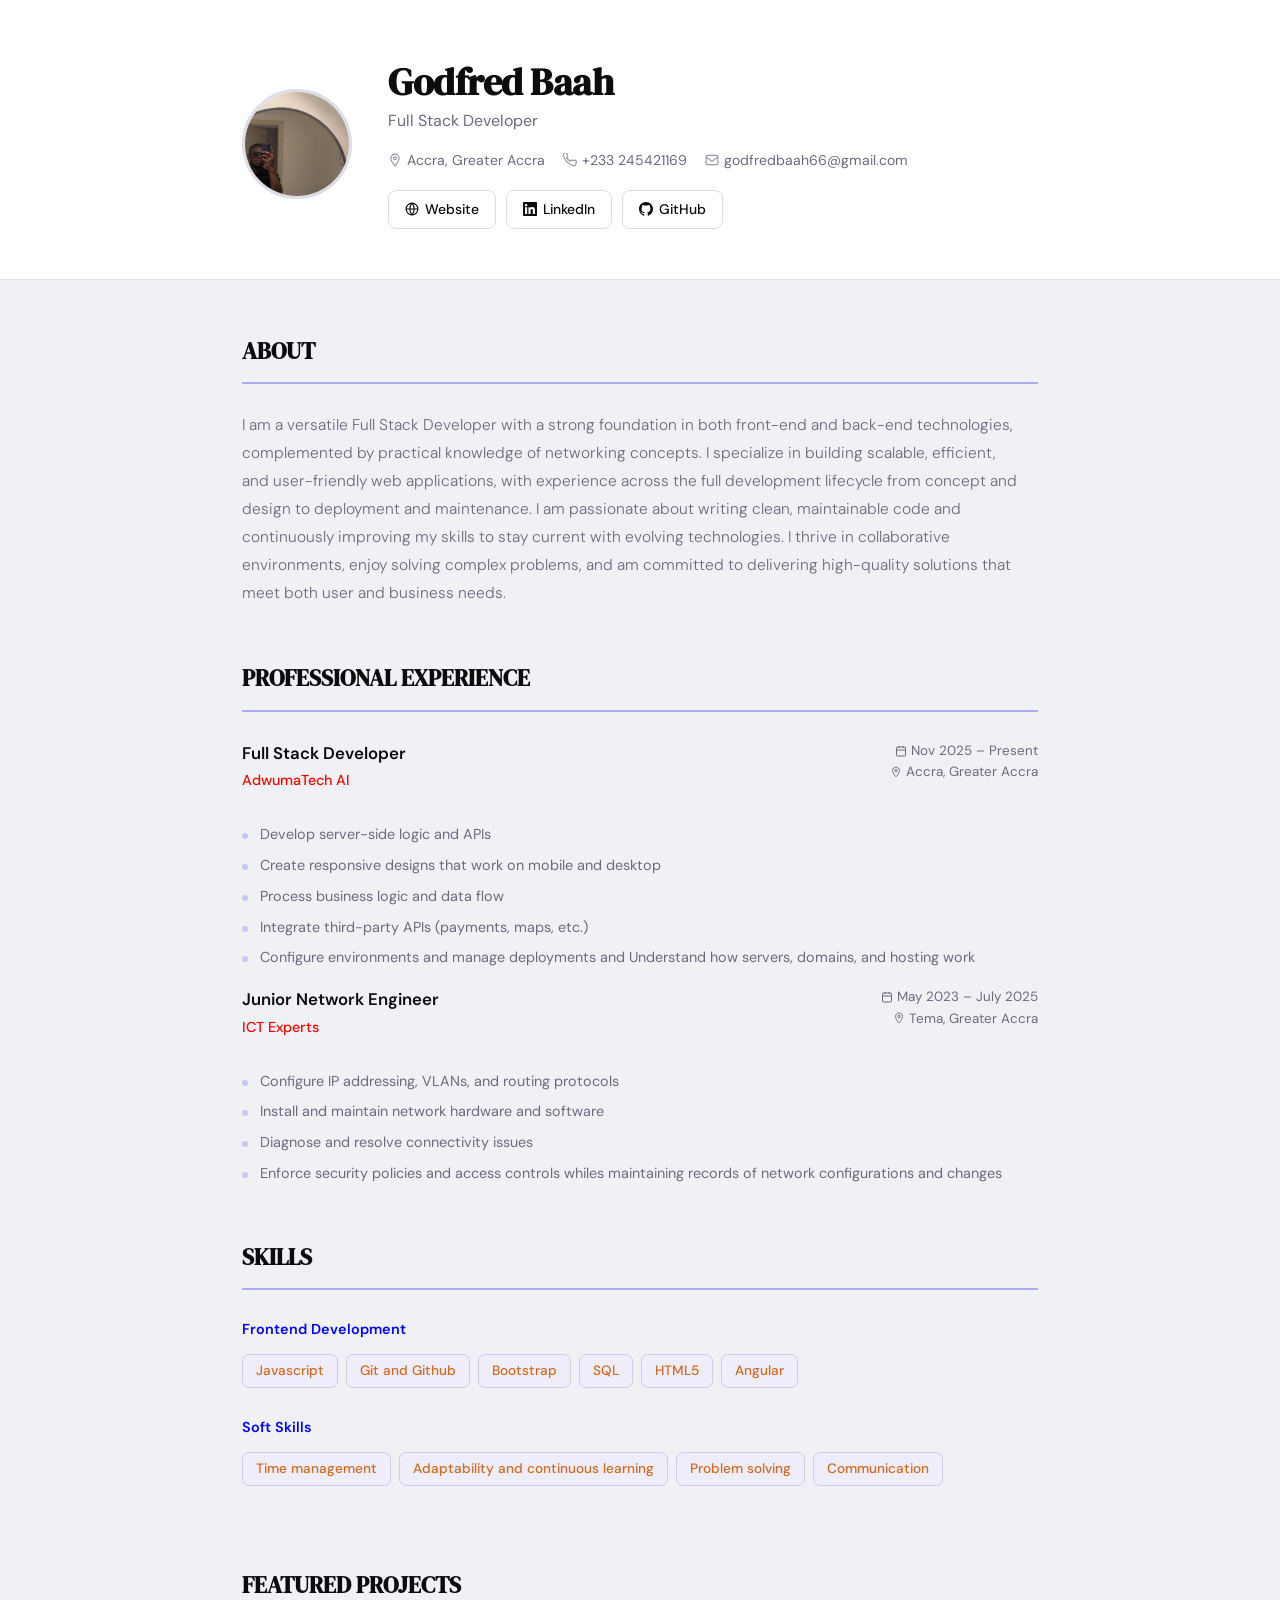
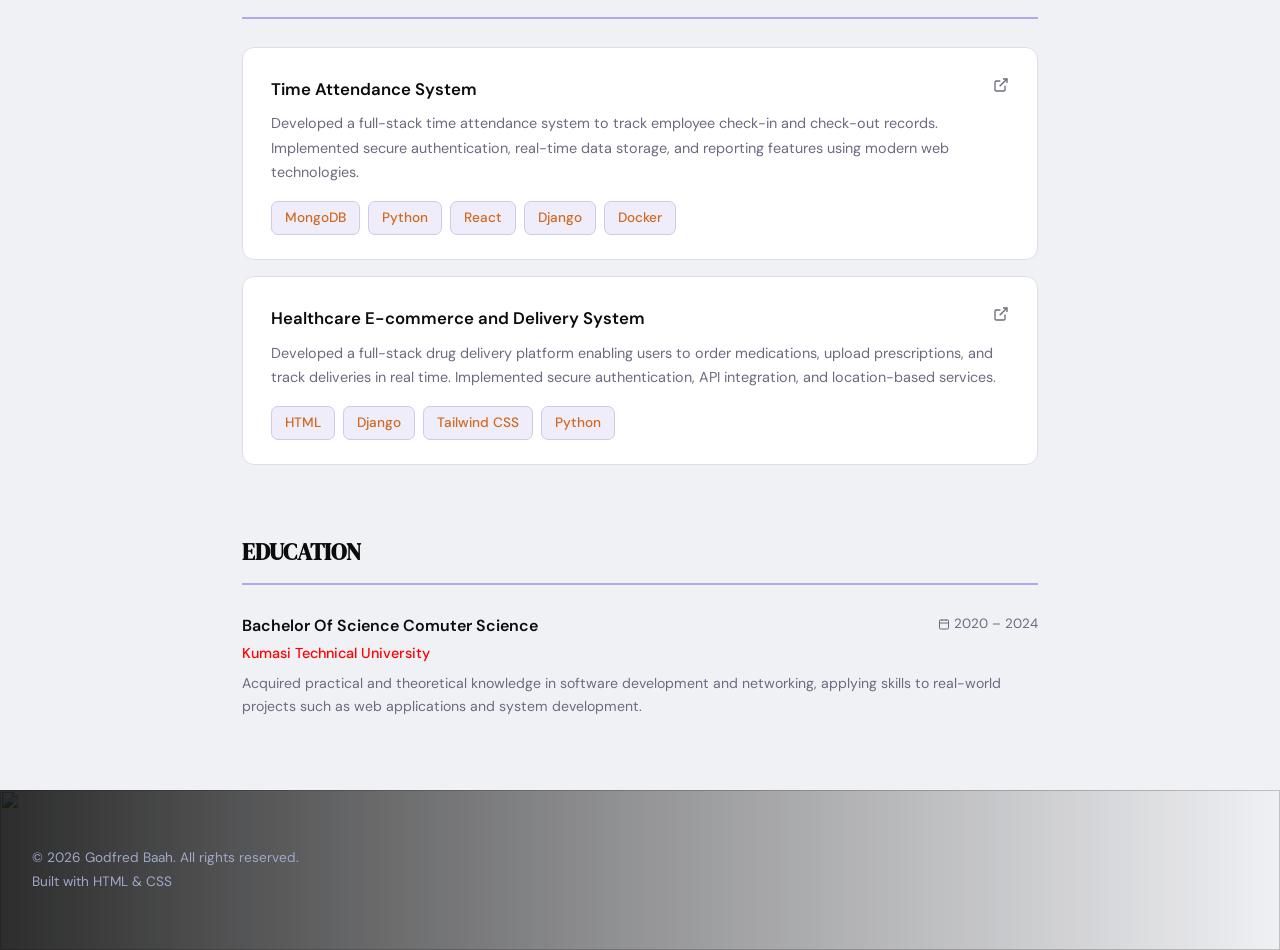
==== index.html @ 7f106b2e "update" ====
<!DOCTYPE html>
<html lang="en">
<head>
    <meta charset="UTF-8">
    <meta name="viewport" content="width=device-width, initial-scale=1.0">
    <title>GodfredPortfolio</title>
    <link href="https://fonts.googleapis.com/css2?family=DM+Serif+Display:ital@0;1&family=DM+Sans:ital,opsz,wght@0,9..40,300;0,9..40,400;0,9..40,500;0,9..40,600;1,9..40,300&display=swap" rel="stylesheet">
    <link rel="stylesheet" href="style.css">
</head>

<!-- CHead -->
 <div class="hero">
    <div class="container">
        <div class="hero-inner">
            <div class="avatar-wrap"><img src="IMG_1874.JPG" alt="profile pic"></div>
            <div class="hero-text">
                <h1>Godfred Baah</h1>
                <p class="role">Full Stack Developer</p>
                <div class="contact-line">
                    <span>
                       <svg width="14" height="14" fill="none" stroke="currentColor" stroke-width="2" viewBox="0 0 24 24"><path d="M12 2C8.13 2 5 5.13 5 9c0 5.25 7 13 7 13s7-7.75 7-13c0-3.87-3.13-7-7-7z"/><circle cx="12" cy="9" r="2.5"/></svg>
                       Accra, Greater Accra
                    </span>
                    <span>
                        <svg width="14" height="14" fill="none" stroke="currentColor" stroke-width="2" viewBox="0 0 24 24"><path d="M22 16.92v3a2 2 0 01-2.18 2 19.79 19.79 0 01-8.63-3.07A19.5 19.5 0 013.07 9.81 19.79 19.79 0 01.01 1.18 2 2 0 012 0h3a2 2 0 012 1.72c.13 1 .39 1.97.76 2.91a2 2 0 01-.45 2.11L6.09 7.91a16 16 0 006 6l1.17-1.17a2 2 0 012.11-.45c.94.37 1.91.63 2.91.76A2 2 0 0122 16.92z"/></svg>
                        +233 245421169
                    </span>
                    <span>
                        <svg width="14" height="14" fill="none" stroke="currentColor" stroke-width="2" viewBox="0 0 24 24"><rect x="2" y="4" width="20" height="16" rx="2"/><path d="M2 7l10 7 10-7"/></svg>
                        godfredbaah66@gmail.com
                    </span>
                </div>
                <div class="links">
          <a href="#" class="link-btn">
            <svg width="14" height="14" fill="none" stroke="currentColor" stroke-width="2" viewBox="0 0 24 24"><circle cx="12" cy="12" r="10"/><path d="M2 12h20M12 2a15.3 15.3 0 010 20M12 2a15.3 15.3 0 000 20"/></svg>
            Website
          </a>
          <a href="https://www.linkedin.com/in/charles-boahene-541320331/" target="_blank" class="link-btn">
            <svg width="14" height="14" fill="currentColor" viewBox="0 0 24 24"><path d="M20.447 20.452h-3.554v-5.569c0-1.328-.027-3.037-1.852-3.037-1.853 0-2.136 1.445-2.136 2.939v5.667H9.351V9h3.414v1.561h.046c.477-.9 1.637-1.85 3.37-1.85 3.601 0 4.267 2.37 4.267 5.455v6.286zM5.337 7.433a2.062 2.062 0 01-2.063-2.065 2.064 2.064 0 112.063 2.065zm1.782 13.019H3.555V9h3.564v11.452zM22.225 0H1.771C.792 0 0 .774 0 1.729v20.542C0 23.227.792 24 1.771 24h20.451C23.2 24 24 23.227 24 22.271V1.729C24 .774 23.2 0 22.222 0h.003z"/></svg>
            LinkedIn
          </a>
          <a href="https://github.com/godeybaah/GodfredBaah.github.io" target="_blank" class="link-btn">
            <svg width="14" height="14" fill="currentColor" viewBox="0 0 24 24"><path d="M12 0C5.374 0 0 5.373 0 12c0 5.302 3.438 9.8 8.207 11.387.599.111.793-.261.793-.577v-2.234c-3.338.726-4.033-1.416-4.033-1.416-.546-1.387-1.333-1.756-1.333-1.756-1.089-.745.083-.729.083-.729 1.205.084 1.839 1.237 1.839 1.237 1.07 1.834 2.807 1.304 3.492.997.107-.775.418-1.305.762-1.604-2.665-.305-5.467-1.334-5.467-5.931 0-1.311.469-2.381 1.236-3.221-.124-.303-.535-1.524.117-3.176 0 0 1.008-.322 3.301 1.23A11.509 11.509 0 0112 5.803c1.02.005 2.047.138 3.006.404 2.291-1.552 3.297-1.23 3.297-1.23.653 1.653.242 2.874.118 3.176.77.84 1.235 1.911 1.235 3.221 0 4.609-2.807 5.624-5.479 5.921.43.372.823 1.102.823 2.222v3.293c0 .319.192.694.801.576C20.566 21.797 24 17.3 24 12c0-6.627-5.373-12-12-12z"/></svg>
            GitHub
          </a>
            </div>
        </div>
    </div>
    </div>
 </div>
 </div>


 <!--About-->
 <div class="container">
    <section class="section">
        <h2 class="section-title">ABOUT</h2>
        <p class="about-text">I am a versatile Full Stack Developer with a strong foundation in both front-end and back-end technologies, complemented by practical knowledge of networking concepts. I specialize in building scalable, efficient, and user-friendly web applications, with experience across the full development lifecycle from concept and design to deployment and maintenance. I am passionate about writing clean, maintainable code and continuously improving my skills to stay current with evolving technologies. I thrive in collaborative environments, enjoy solving complex problems, and am committed to delivering high-quality solutions that meet both user and business needs.</p>
    </section>

    <!--Experience-->
    <section class="section">
        <h2 class="section-title">PROFESSIONAL EXPERIENCE</h2>
        <div class="exp-item">
           <div class="exp-header">
        <div>
          <div class="exp-title">Full Stack Developer</div>
          <div class="exp-company">AdwumaTech AI</div>
        </div>
        <div class="exp-meta">
          <span>
            <svg width="12" height="12" fill="none" stroke="currentColor" stroke-width="2" viewBox="0 0 24 24"><rect x="3" y="4" width="18" height="18" rx="2"/><path d="M16 2v4M8 2v4M3 10h18"/></svg>
            Nov 2025 – Present
          </span>
          <span>
            <svg width="12" height="12" fill="none" stroke="currentColor" stroke-width="2" viewBox="0 0 24 24"><path d="M12 2C8.13 2 5 5.13 5 9c0 5.25 7 13 7 13s7-7.75 7-13c0-3.87-3.13-7-7-7z"/><circle cx="12" cy="9" r="2.5"/></svg>
            Accra, Greater Accra
          </span>
        </div>
        <ul class="exp-bullets">
            <li>Develop server-side logic and APIs</li>
            <li>Create responsive designs that work on mobile and desktop</li>
            <li>Process business logic and data flow</li>
            <li>Integrate third-party APIs (payments, maps, etc.)</li>
            <li>Configure environments and manage deployments and Understand how servers, domains, and hosting work </li>
		
        </ul>
 <div class="exp-item">
           <div class="exp-header">
        <div>
          <div class="exp-title">Junior Network Engineer</div>
          <div class="exp-company">ICT Experts</div>
        </div>
        <div class="exp-meta">
          <span>
            <svg width="12" height="12" fill="none" stroke="currentColor" stroke-width="2" viewBox="0 0 24 24"><rect x="3" y="4" width="18" height="18" rx="2"/><path d="M16 2v4M8 2v4M3 10h18"/></svg>
            May 2023 – July 2025
          </span>
          <span>
            <svg width="12" height="12" fill="none" stroke="currentColor" stroke-width="2" viewBox="0 0 24 24"><path d="M12 2C8.13 2 5 5.13 5 9c0 5.25 7 13 7 13s7-7.75 7-13c0-3.87-3.13-7-7-7z"/><circle cx="12" cy="9" r="2.5"/></svg>
            Tema, Greater Accra
          </span>
        </div>
        <ul class="exp-bullets">
            <li>Configure IP addressing, VLANs, and routing protocols</li>
            <li>Install and maintain network hardware and software</li>
          
            <li>Diagnose and resolve connectivity issues</li>
            <li>Enforce security policies and access controls whiles maintaining records of network configurations and changes </li>
		
        </ul>

    </section>

    <!--skill-->
    <section class="section">
        <h2 class="section-title">SKILLS</h2>

    <div class="skill-group">
      <div class="skill-label">Frontend Development</div>
      <div class="tags">
        <span class="tag">Javascript</span><span class="tag">Git and Github</span><span class="tag">Bootstrap</span><span class="tag">SQL</span><span class="tag">HTML5</span><span class="tag">Angular</span>
      </div>
    </div>

    <div class="skill-group">
      <div class="skill-label">Soft Skills</div>
      <div class="tags">
        <span class="tag">Time management</span><span class="tag">Adaptability and continuous learning</span><span class="tag">Problem solving</span><span class="tag">Communication</span>
      </div>
    </div>
    </section>

    <!--projects-->
    <section class="section">
    <h2 class="section-title">FEATURED PROJECTS</h2>

    <div class="project-card">
      <div class="project-header">
        <div class="project-title">Time Attendance System</div>
        <a href="#" class="project-link" title="View project">
          <svg width="16" height="16" fill="none" stroke="currentColor" stroke-width="2" viewBox="0 0 24 24"><path d="M18 13v6a2 2 0 01-2 2H5a2 2 0 01-2-2V8a2 2 0 012-2h6"/><polyline points="15 3 21 3 21 9"/><line x1="10" y1="14" x2="21" y2="3"/></svg>
        </a>
      </div>
      <p class="project-desc">Developed a full-stack time attendance system to track employee check-in and check-out records. Implemented secure authentication, real-time data storage, and reporting features using modern web technologies.</p>
      <div class="tags">
        <span class="tag">MongoDB</span><span class="tag">Python</span><span class="tag">React</span><span class="tag">Django</span><span class="tag">Docker</span>
      </div>
    </div>
 <div class="project-card">
      <div class="project-header">
        <div class="project-title">Healthcare E-commerce and Delivery System</div>
        <a href="#" class="project-link" title="View project">
          <svg width="16" height="16" fill="none" stroke="currentColor" stroke-width="2" viewBox="0 0 24 24"><path d="M18 13v6a2 2 0 01-2 2H5a2 2 0 01-2-2V8a2 2 0 012-2h6"/><polyline points="15 3 21 3 21 9"/><line x1="10" y1="14" x2="21" y2="3"/></svg>
        </a>
      </div>
      <p class="project-desc">Developed a full-stack drug delivery platform enabling users to order medications, upload prescriptions, and track deliveries in real time. Implemented secure authentication, API integration, and location-based services.</p>
      <div class="tags">
        <span class="tag">HTML</span><span class="tag">Django</span><span class="tag">Tailwind CSS</span><span class="tag">Python</span>
      </div>
    </div>

  </section>

  <!--eduation-->
  <section class="section">
    <h2 class="section-title">EDUCATION</h2>

    <div class="edu-item">
      <div class="edu-header">
        <div>
          <div class="edu-degree">Bachelor Of Science Comuter Science</div>
          <div class="edu-school">Kumasi Technical University</div>
        </div>
        <div class="exp-meta">
          <span>
            <svg width="12" height="12" fill="none" stroke="currentColor" stroke-width="2" viewBox="0 0 24 24"><rect x="3" y="4" width="18" height="18" rx="2"/><path d="M16 2v4M8 2v4M3 10h18"/></svg>
            2020 – 2024
          </span>
        </div>
      </div>
      <p class="edu-detail">Acquired practical and theoretical knowledge in software development and networking, applying skills to real-world projects such as web applications and system development.</p>
      
    </div>
  </section>
 </div>

 
 <footer class="footer-img-wrap">
  <img src="Image_ac73v1ac73v1ac73.png" alt="" class="footer-bg-img">
  <div class="footer-overlay">
    <p>© 2026 Godfred Baah. All rights reserved.</p>
    <p>Built with HTML &amp; CSS</p>
  </div>
</footer>

</body>
</html>
---- style.css ----
/* ── CSS VARIABLES (Global Colors) ── */
:root {
  --ink: #0B0C0E;
  --ink-soft: #6b6b80;
  --accent: #AFAAEF;
  --accent-hover: #8f89d4;
  --surface: #F0F1F4;
  --card: #ffffff;
  --border: #dddde8;
  --tag-bg: #EEEDF9;
  --tag-text: #5a57b5;
  --dot: #09B6A1;
  --footer-bg: #0B0C0E;
}

/* ── RESET ── */
*, *::before, *::after { box-sizing: border-box; margin: 0; padding: 0; }

html { scroll-behavior: smooth; }

/* ── BASE ── */
body {
  font-family: 'DM Sans', sans-serif;
  background: var(--surface);
  color: var(--ink);
  font-size: 15px;
  line-height: 1.65;
  -webkit-font-smoothing: antialiased;
}

/* ── HEADER ── */
.hero {
  background: var(--card);
  padding: 60px 0 50px;
  border-bottom: 1px solid var(--border);
}

.container {
  max-width: 860px;
  margin: 0 auto;
  padding: 0 32px;
}

.hero-inner {
  display: flex;
  align-items: center;
  gap: 36px;
  animation: fadeUp 0.6s ease both;
}

.avatar-wrap {
  flex-shrink: 0;
  width: 110px;
  height: 110px;
  border-radius: 50%;
  overflow: hidden;
  border: 3px solid var(--border);
  background: #d0d4e8;
  display: flex;
  align-items: center;
  justify-content: center;
  font-size: 40px;
}

.avatar-wrap img {
  width: 100%;
  height: 100%;
  object-fit: cover;
}

.hero-text h1 {
  font-family: 'DM Serif Display', serif;
  font-size: 2.4rem;
  letter-spacing: -0.5px;
  color: var(--ink);
  line-height: 1.15;
}

.hero-text .role {
  color: var(--ink-soft);
  font-size: 1rem;
  font-weight: 400;
  margin-top: 4px;
}

.contact-line {
  display: flex;
  flex-wrap: wrap;
  gap: 18px;
  margin-top: 14px;
  font-size: 0.88rem;
  color: var(--ink-soft);
}

.contact-line span {
  display: flex;
  align-items: center;
  gap: 5px;
}

.contact-line svg { flex-shrink: 0; opacity: 0.7; }

.links {
  display: flex;
  flex-wrap: wrap;
  gap: 10px;
  margin-top: 18px;
}

.link-btn {
  display: inline-flex;
  align-items: center;
  gap: 6px;
  padding: 7px 16px;
  border: 1.5px solid var(--border);
  border-radius: 8px;
  background: var(--card);
  color: var(--ink);
  font-size: 0.87rem;
  font-weight: 500;
  text-decoration: none;
  transition: border-color 0.2s, color 0.2s, background 0.2s;
}

.link-btn:hover {
  border-color: var(--accent);
  color: var(--accent);
  background: var(--tag-bg);
}

/* ── SECTIONS ── */
.section {
  padding: 52px 0 0;
  animation: fadeUp 0.5s ease both;
}

.section-title {
  font-family: 'DM Serif Display', serif;
  font-size: 1.45rem;
  color: var(--ink);
  padding-bottom: 12px;
  border-bottom: 2px solid var(--accent);
  margin-bottom: 28px;
}

/* ── ABOUT ── */
.about-text {
  color: var(--ink-soft);
  font-size: 0.97rem;
  max-width: 780px;
  font-weight: 300;
  line-height: 1.8;
}

/* ── EXPERIENCE ── */
.exp-item {
  margin-bottom: 36px;
  padding-bottom: 36px;
  border-bottom: 1px solid var(--border);
}

.exp-item:last-child { border-bottom: none; margin-bottom: 0; padding-bottom: 0; }

.exp-header {
  display: flex;
  justify-content: space-between;
  align-items: flex-start;
  gap: 16px;
  flex-wrap: wrap;
}

.exp-title {
  font-weight: 600;
  font-size: 1.05rem;
  color: var(--ink);
}

.exp-company {
  color: Red;
  font-size: 0.9rem;
  font-weight: 500;
  margin-top: 2px;
}

.exp-meta {
  text-align: right;
  flex-shrink: 0;
  font-size: 0.84rem;
  color: var(--ink-soft);
  line-height: 1.6;
}

.exp-meta span {
  display: flex;
  align-items: center;
  gap: 4px;
  justify-content: flex-end;
}

.exp-bullets {
  margin-top: 14px;
  padding-left: 0;
  list-style: none;
  display: flex;
  flex-direction: column;
  gap: 7px;
}

.exp-bullets li {
  position: relative;
  padding-left: 18px;
  font-size: 0.9rem;
  color: var(--ink-soft);
}

.exp-bullets li::before {
  content: '';
  position: absolute;
  left: 0;
  top: 10px;
  width: 6px;
  height: 6px;
  border-radius: 50%;
  background: var(--accent);
  opacity: 0.6;
}

/* ── SKILLS ── */
.skill-group { margin-bottom: 28px; }

.skill-label {
  font-weight: 600;
  font-size: 0.9rem;
  color: blue;
  margin-bottom: 12px;
}

.tags {
  display: flex;
  flex-wrap: wrap;
  gap: 8px;
}

.tag {
  background: var(--tag-bg);
  color:#D2691E ;
  border: 1px solid #cccbec;
  border-radius: 7px;
  padding: 5px 13px;
  font-size: 0.85rem;
  font-weight: 500;
  transition: background 0.18s, color 0.18s;
}

.tag:hover {
  background: var(--accent);
  color: #fff;
  border-color: var(--accent);
}

/* ── PROJECTS ── */
.project-card {
  background: var(--card);
  border: 1px solid var(--border);
  border-radius: 12px;
  padding: 28px 28px 24px;
  margin-bottom: 16px;
  transition: box-shadow 0.2s, transform 0.2s;
}

.project-card:hover {
  box-shadow: 0 8px 32px rgba(175, 170, 239, 0.15);
  transform: translateY(-2px);
}

.project-header {
  display: flex;
  align-items: flex-start;
  justify-content: space-between;
  gap: 12px;
}

.project-title {
  font-weight: 600;
  font-size: 1.05rem;
  color: var(--ink);
}

.project-link {
  color: var(--ink-soft);
  flex-shrink: 0;
  transition: color 0.2s;
}

.project-link:hover { color: var(--accent); }

.project-desc {
  font-size: 0.9rem;
  color: var(--ink-soft);
  margin-top: 8px;
  line-height: 1.7;
}

.project-card .tags { margin-top: 16px; }

/* ── EDUCATION ── */
.edu-item {
  margin-bottom: 28px;
  padding-bottom: 28px;
  border-bottom: 1px solid var(--border);
}

.edu-item:last-child { border-bottom: none; margin-bottom: 0; padding-bottom: 0; }

.edu-header {
  display: flex;
  justify-content: space-between;
  align-items: flex-start;
  gap: 12px;
  flex-wrap: wrap;
}

.edu-degree {
  font-weight: 600;
  font-size: 1rem;
  color: var(--ink);
}

.edu-school {
  color: Red;
  font-size: 0.9rem;
  font-weight: 500;
  margin-top: 2px;
}

.edu-detail {
  font-size: 0.88rem;
  color: var(--ink-soft);
  margin-top: 6px;
}

/* ── CERTIFICATIONS ── */
.cert-list {
  list-style: none;
  display: flex;
  flex-direction: column;
  gap: 16px;
}

.cert-list li {
  display: flex;
  align-items: flex-start;
  gap: 12px;
}

.cert-dot {
  width: 8px;
  height: 8px;
  border-radius: 50%;
  background: var(--dot);
  flex-shrink: 0;
  margin-top: 6px;
}

.cert-name {
  font-weight: 500;
  font-size: 0.95rem;
  color: var(--ink);
}

.cert-issuer {
  font-size: 0.84rem;
  color: var(--ink-soft);
  margin-top: 2px;
}

/* ── FOOTER ── */
.footer-img-wrap {
  margin-top: 72px;
  position: relative;
  font-size: 0.85rem;
  line-height: 1.8;
}

.footer-bg-img {
  display: block;
  width: 100%;
  height: 160px;       /* same height as your old footer with padding: 32px */
  object-fit: cover;
  object-position: center right;  /* keeps the globe on the right */
}

.footer-overlay {
  position: absolute;
  inset: 0;                        /* stretches over the full image */
  display: flex;
  flex-direction: column;
  justify-content: center;         /* vertically centered like padding: 32px did */
  padding: 32px;                   /* same padding as your old footer */
  color: #a0a8c8;
  background: linear-gradient(
    to right,
    rgba(10,10,10,0.85) 0%,        /* dark on left so text is readable */
    rgba(10,10,10,0.4) 50%,
    transparent 100%               /* fades to transparent, globe shows through */
  );
}

/* Text content sits on the left */
.footer-content {
  padding: 0 64px;
  max-width: 520px;
}

.footer-heading {
  font-family: 'DM Serif Display', serif;
  font-size: 2rem;
  font-weight: 400;
  color: #E8EAED;
  line-height: 1.2;
  margin-bottom: 10px;
}

.footer-sub {
  color: #9a9aaa;
  font-size: 0.9rem;
  margin-bottom: 24px;
  line-height: 1.6;
}

.footer-cta-btn {
  display: inline-block;
  background: #FFFFFF;
  color: #0B0C0E;
  font-size: 0.88rem;
  font-weight: 600;
  padding: 10px 22px;
  border-radius: 7px;
  text-decoration: none;
  transition: background 0.2s, color 0.2s, transform 0.15s;
}

.footer-cta-btn:hover {
  background: var(--accent);
  color: #fff;
  transform: translateY(-2px);
}

/* Copyright bar below the image */
.footer-bottom {
  background: #0B0C0E;
  border-top: 1px solid #1D1129;
  padding: 14px 64px;
  display: flex;
  justify-content: space-between;
  align-items: center;
  font-size: 0.8rem;
  color: #5a5a6a;
}

.footer-bottom a {
  color: #7a7a8a;
  text-decoration: none;
}

.footer-bottom a:hover { color: var(--accent); }

@media (max-width: 700px) {
  .footer-bg-img { height: 320px; object-position: right center; }
  .footer-content { padding: 0 28px; }
  .footer-heading { font-size: 1.5rem; }
  .footer-bottom { flex-direction: column; gap: 6px; padding: 14px 28px; text-align: center; }
}

/* ── ANIMATIONS ── */
@keyframes fadeUp {
  from { opacity: 0; transform: translateY(18px); }
  to   { opacity: 1; transform: translateY(0); }
}

.section { animation-delay: 0.1s; }
.section:nth-child(2) { animation-delay: 0.15s; }
.section:nth-child(3) { animation-delay: 0.2s; }
.section:nth-child(4) { animation-delay: 0.25s; }

/* ── RESPONSIVE ── */
@media (max-width: 600px) {
  .hero-inner { flex-direction: column; align-items: flex-start; gap: 20px; }
  .hero-text h1 { font-size: 1.85rem; }
  .exp-header { flex-direction: column; }
  .exp-meta { text-align: left; }
  .exp-meta span { justify-content: flex-start; }
  .edu-header { flex-direction: column; }
}
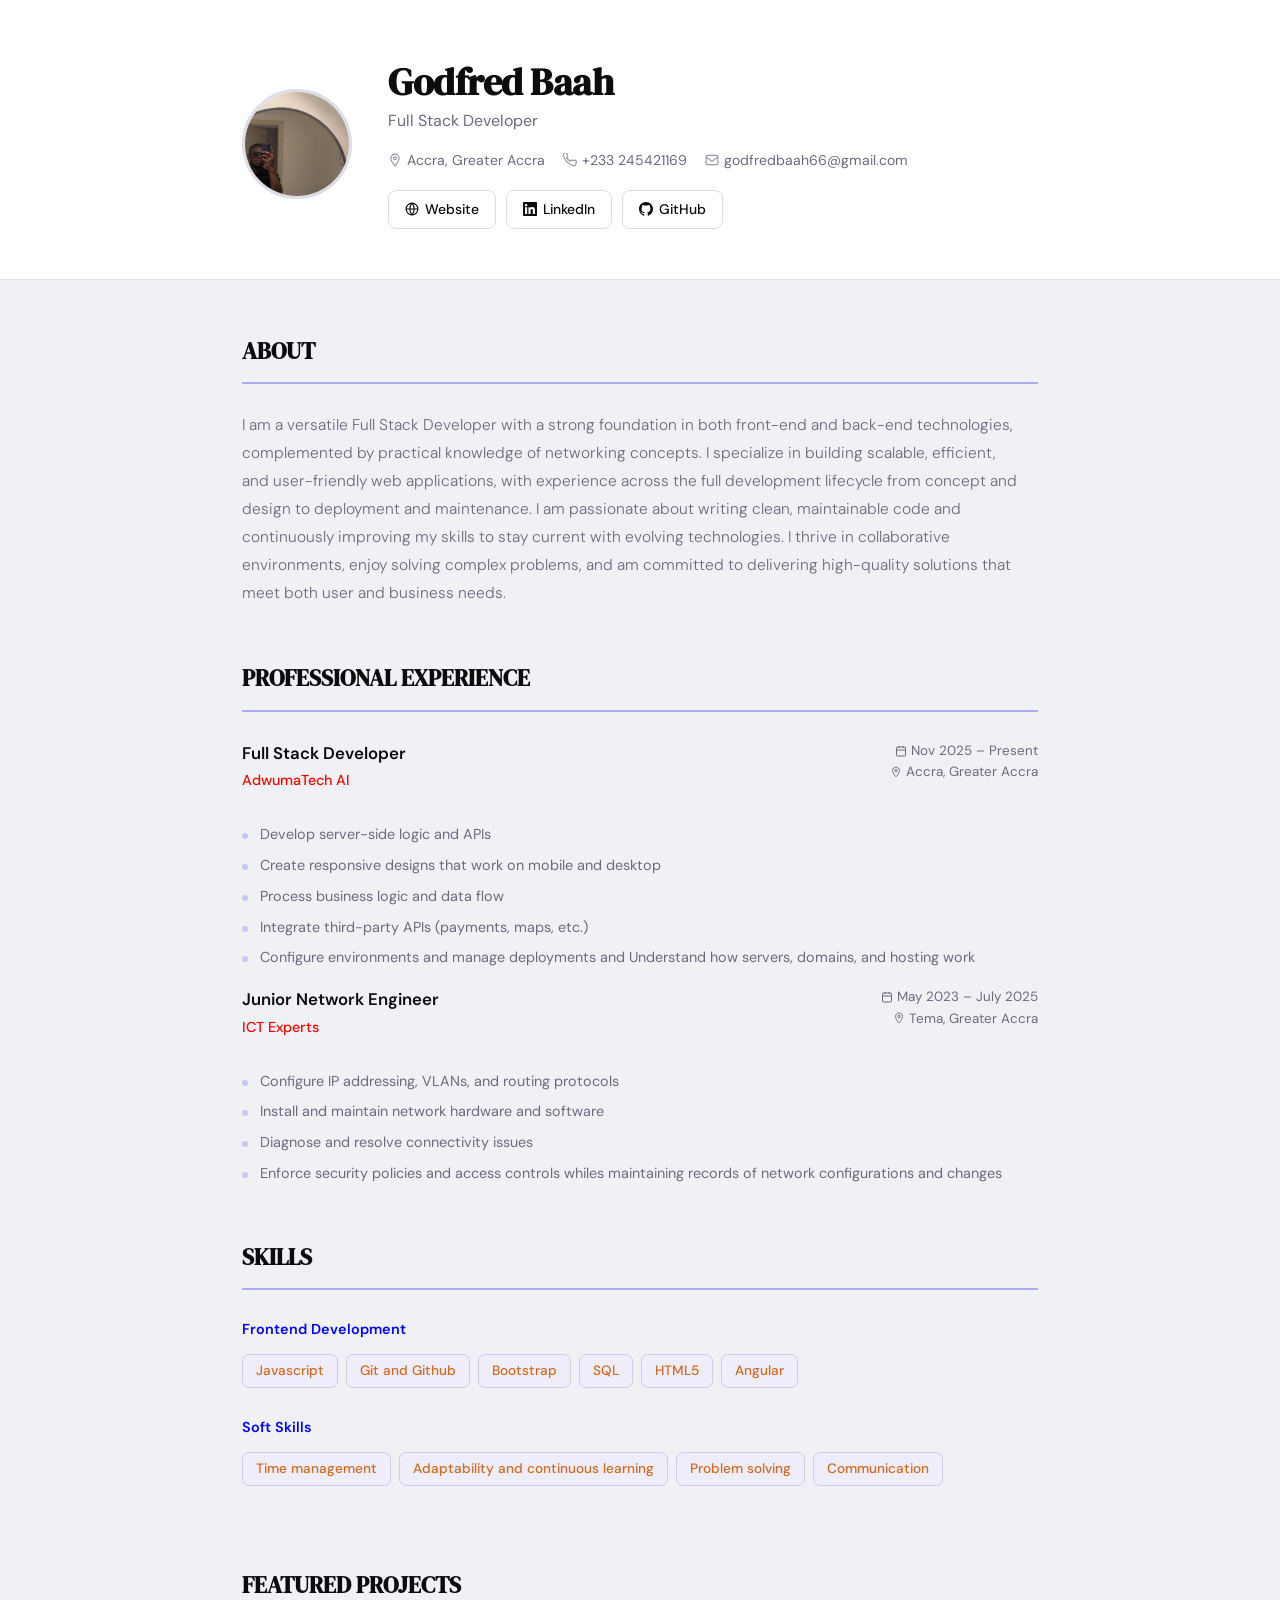
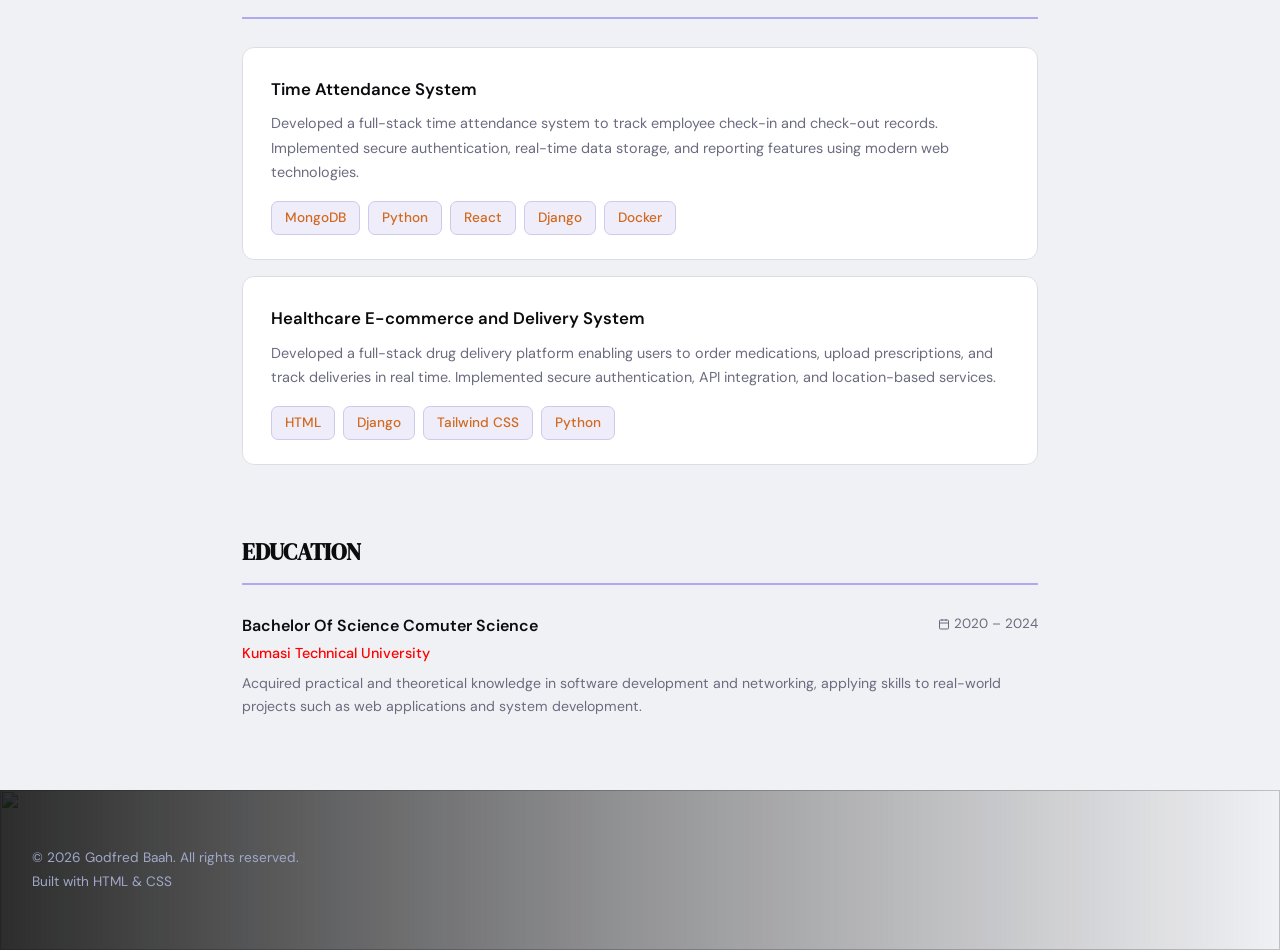
==== commit 2395e31b: "Fix HTML formatting and structure" ====
--- a/index.html
+++ b/index.html
@@ -31,15 +31,15 @@
                     </span>
                 </div>
                 <div class="links">
-          <a href="#" class="link-btn">
+          <a href="godeybaah.github.io/#" class="link-btn">
             <svg width="14" height="14" fill="none" stroke="currentColor" stroke-width="2" viewBox="0 0 24 24"><circle cx="12" cy="12" r="10"/><path d="M2 12h20M12 2a15.3 15.3 0 010 20M12 2a15.3 15.3 0 000 20"/></svg>
             Website
           </a>
-          <a href="https://www.linkedin.com/in/charles-boahene-541320331/" target="_blank" class="link-btn">
+          <a href="https://www.linkedin.com/in/godfred-baah-209ba438a/" target="_blank" class="link-btn">
             <svg width="14" height="14" fill="currentColor" viewBox="0 0 24 24"><path d="M20.447 20.452h-3.554v-5.569c0-1.328-.027-3.037-1.852-3.037-1.853 0-2.136 1.445-2.136 2.939v5.667H9.351V9h3.414v1.561h.046c.477-.9 1.637-1.85 3.37-1.85 3.601 0 4.267 2.37 4.267 5.455v6.286zM5.337 7.433a2.062 2.062 0 01-2.063-2.065 2.064 2.064 0 112.063 2.065zm1.782 13.019H3.555V9h3.564v11.452zM22.225 0H1.771C.792 0 0 .774 0 1.729v20.542C0 23.227.792 24 1.771 24h20.451C23.2 24 24 23.227 24 22.271V1.729C24 .774 23.2 0 22.222 0h.003z"/></svg>
             LinkedIn
           </a>
-          <a href="https://github.com/godeybaah/GodfredBaah.github.io" target="_blank" class="link-btn">
+          <a href="https://github.com/godeybaah" target="_blank" class="link-btn">
             <svg width="14" height="14" fill="currentColor" viewBox="0 0 24 24"><path d="M12 0C5.374 0 0 5.373 0 12c0 5.302 3.438 9.8 8.207 11.387.599.111.793-.261.793-.577v-2.234c-3.338.726-4.033-1.416-4.033-1.416-.546-1.387-1.333-1.756-1.333-1.756-1.089-.745.083-.729.083-.729 1.205.084 1.839 1.237 1.839 1.237 1.07 1.834 2.807 1.304 3.492.997.107-.775.418-1.305.762-1.604-2.665-.305-5.467-1.334-5.467-5.931 0-1.311.469-2.381 1.236-3.221-.124-.303-.535-1.524.117-3.176 0 0 1.008-.322 3.301 1.23A11.509 11.509 0 0112 5.803c1.02.005 2.047.138 3.006.404 2.291-1.552 3.297-1.23 3.297-1.23.653 1.653.242 2.874.118 3.176.77.84 1.235 1.911 1.235 3.221 0 4.609-2.807 5.624-5.479 5.921.43.372.823 1.102.823 2.222v3.293c0 .319.192.694.801.576C20.566 21.797 24 17.3 24 12c0-6.627-5.373-12-12-12z"/></svg>
             GitHub
           </a>
@@ -138,9 +138,7 @@
     <div class="project-card">
       <div class="project-header">
         <div class="project-title">Time Attendance System</div>
-        <a href="#" class="project-link" title="View project">
-          <svg width="16" height="16" fill="none" stroke="currentColor" stroke-width="2" viewBox="0 0 24 24"><path d="M18 13v6a2 2 0 01-2 2H5a2 2 0 01-2-2V8a2 2 0 012-2h6"/><polyline points="15 3 21 3 21 9"/><line x1="10" y1="14" x2="21" y2="3"/></svg>
-        </a>
+        
       </div>
       <p class="project-desc">Developed a full-stack time attendance system to track employee check-in and check-out records. Implemented secure authentication, real-time data storage, and reporting features using modern web technologies.</p>
       <div class="tags">
@@ -150,9 +148,7 @@
  <div class="project-card">
       <div class="project-header">
         <div class="project-title">Healthcare E-commerce and Delivery System</div>
-        <a href="#" class="project-link" title="View project">
-          <svg width="16" height="16" fill="none" stroke="currentColor" stroke-width="2" viewBox="0 0 24 24"><path d="M18 13v6a2 2 0 01-2 2H5a2 2 0 01-2-2V8a2 2 0 012-2h6"/><polyline points="15 3 21 3 21 9"/><line x1="10" y1="14" x2="21" y2="3"/></svg>
-        </a>
+       
       </div>
       <p class="project-desc">Developed a full-stack drug delivery platform enabling users to order medications, upload prescriptions, and track deliveries in real time. Implemented secure authentication, API integration, and location-based services.</p>
       <div class="tags">
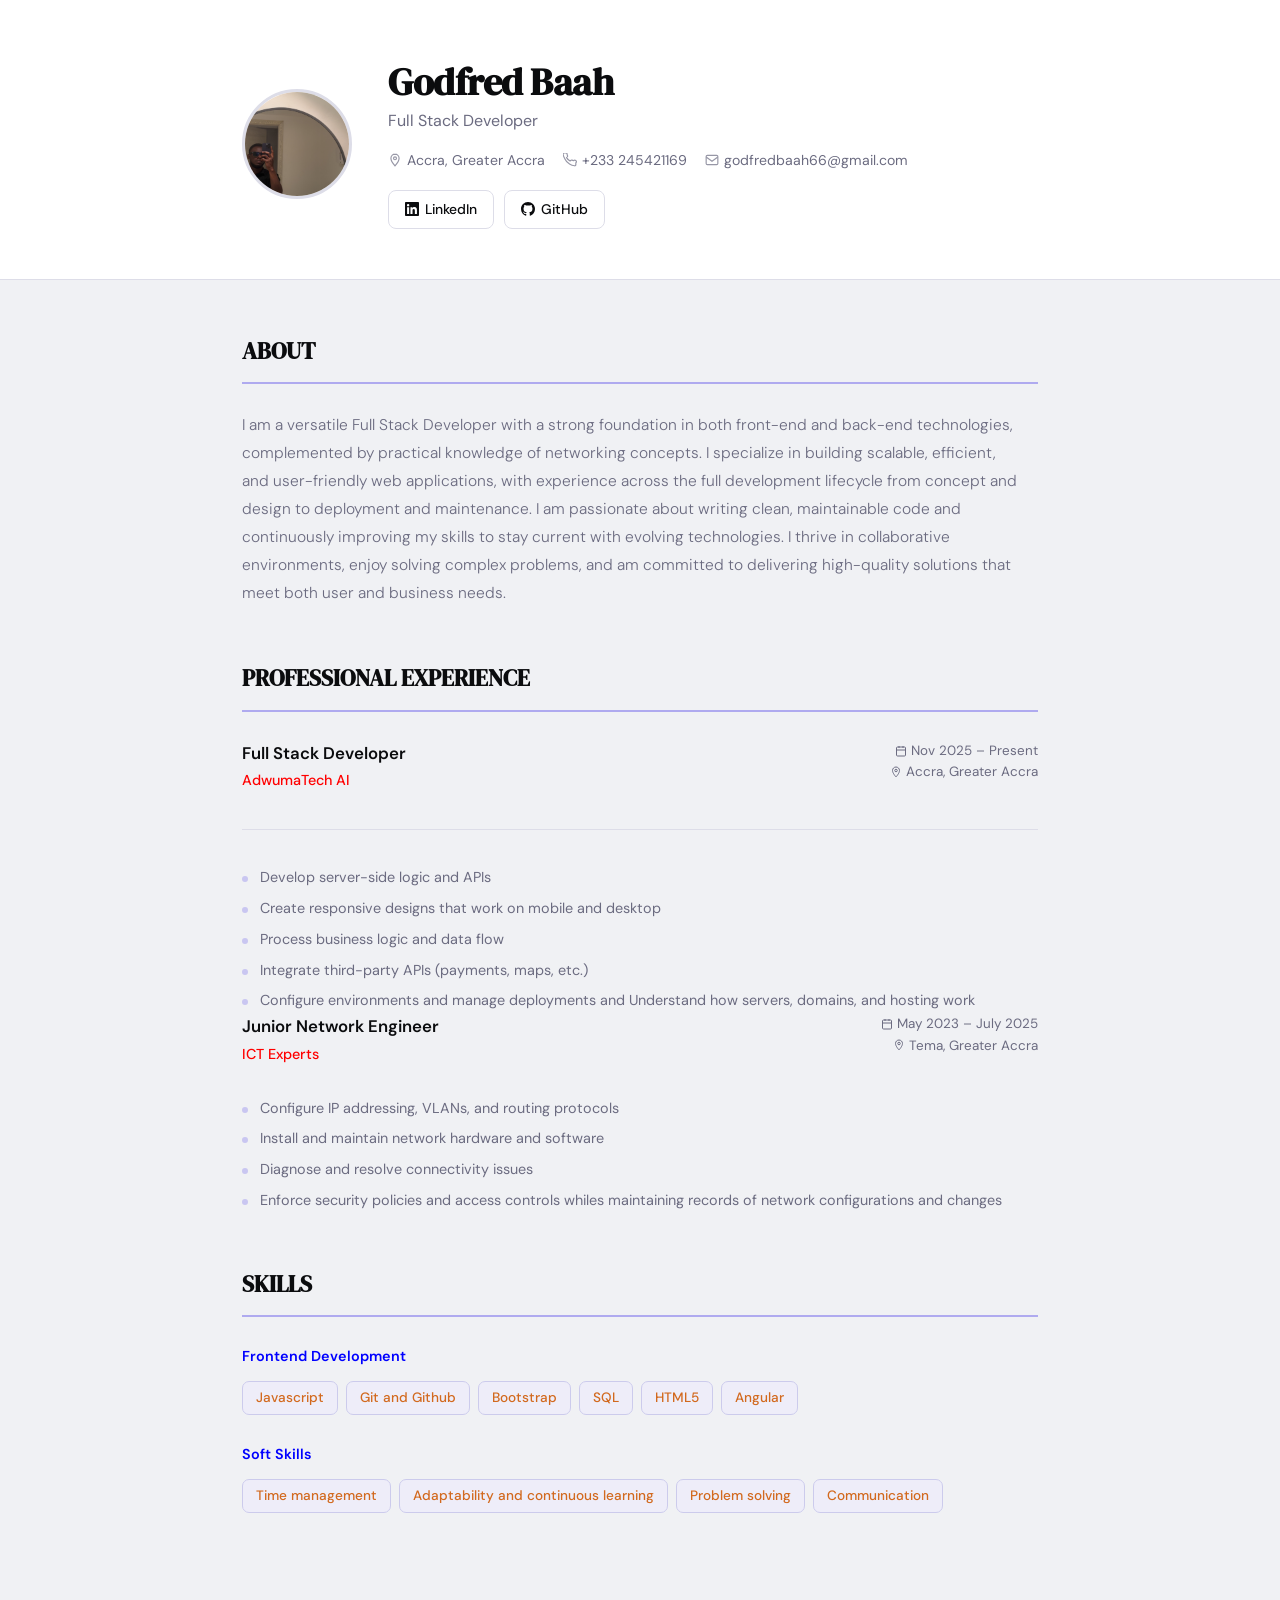
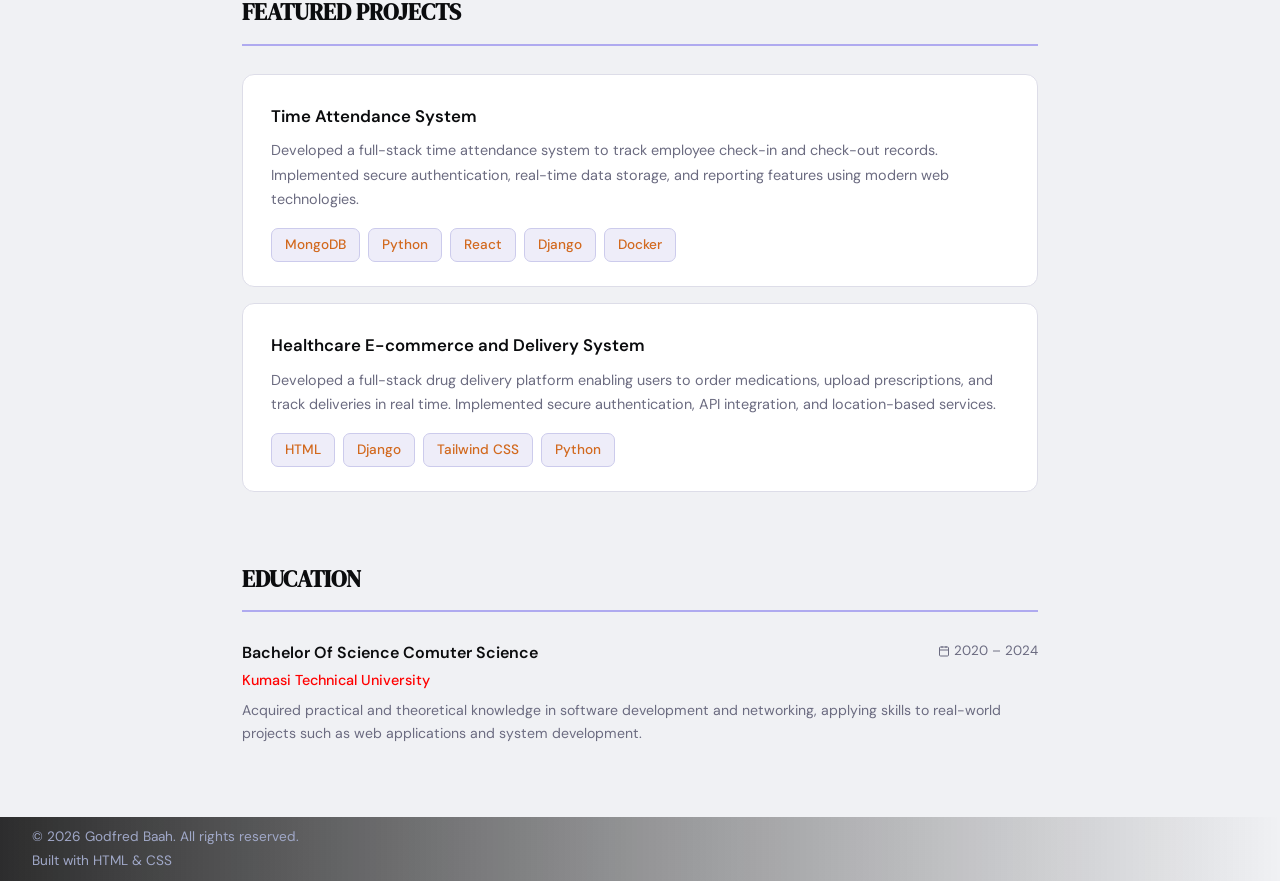
==== commit 4898f292: "validated markup address" ====
--- a/index.html
+++ b/index.html
@@ -31,10 +31,7 @@
                     </span>
                 </div>
                 <div class="links">
-          <a href="godeybaah.github.io/#" class="link-btn">
-            <svg width="14" height="14" fill="none" stroke="currentColor" stroke-width="2" viewBox="0 0 24 24"><circle cx="12" cy="12" r="10"/><path d="M2 12h20M12 2a15.3 15.3 0 010 20M12 2a15.3 15.3 0 000 20"/></svg>
-            Website
-          </a>
+         
           <a href="https://www.linkedin.com/in/godfred-baah-209ba438a/" target="_blank" class="link-btn">
             <svg width="14" height="14" fill="currentColor" viewBox="0 0 24 24"><path d="M20.447 20.452h-3.554v-5.569c0-1.328-.027-3.037-1.852-3.037-1.853 0-2.136 1.445-2.136 2.939v5.667H9.351V9h3.414v1.561h.046c.477-.9 1.637-1.85 3.37-1.85 3.601 0 4.267 2.37 4.267 5.455v6.286zM5.337 7.433a2.062 2.062 0 01-2.063-2.065 2.064 2.064 0 112.063 2.065zm1.782 13.019H3.555V9h3.564v11.452zM22.225 0H1.771C.792 0 0 .774 0 1.729v20.542C0 23.227.792 24 1.771 24h20.451C23.2 24 24 23.227 24 22.271V1.729C24 .774 23.2 0 22.222 0h.003z"/></svg>
             LinkedIn
@@ -48,7 +45,7 @@
     </div>
     </div>
  </div>
- </div>
+
 
 
  <!--About-->
@@ -76,6 +73,8 @@
             <svg width="12" height="12" fill="none" stroke="currentColor" stroke-width="2" viewBox="0 0 24 24"><path d="M12 2C8.13 2 5 5.13 5 9c0 5.25 7 13 7 13s7-7.75 7-13c0-3.87-3.13-7-7-7z"/><circle cx="12" cy="9" r="2.5"/></svg>
             Accra, Greater Accra
           </span>
+        </div>
+        </div>
         </div>
         <ul class="exp-bullets">
             <li>Develop server-side logic and APIs</li>
@@ -109,6 +108,8 @@
             <li>Enforce security policies and access controls whiles maintaining records of network configurations and changes </li>
 		
         </ul>
+           </div>  
+ </div>    
 
     </section>
 
@@ -183,7 +184,6 @@
 
  
  <footer class="footer-img-wrap">
-  <img src="Image_ac73v1ac73v1ac73.png" alt="" class="footer-bg-img">
   <div class="footer-overlay">
     <p>© 2026 Godfred Baah. All rights reserved.</p>
     <p>Built with HTML &amp; CSS</p>
